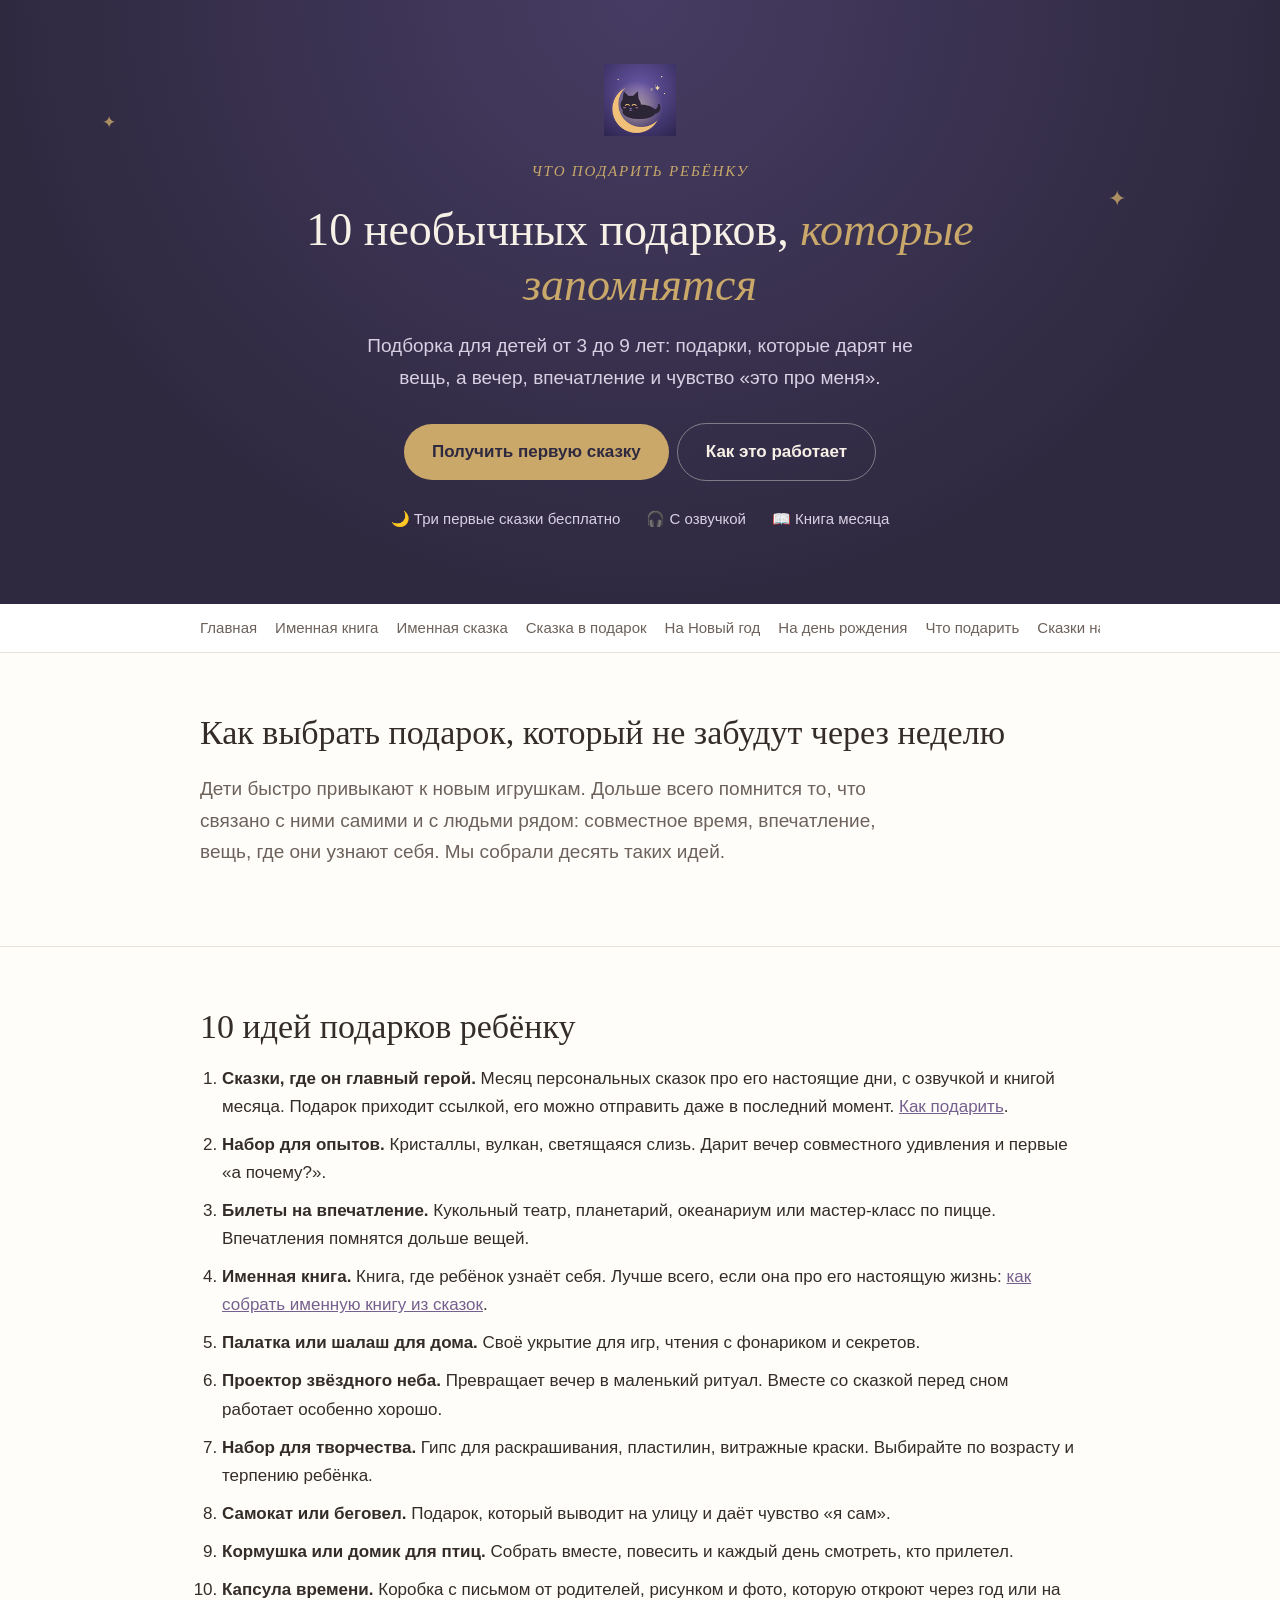
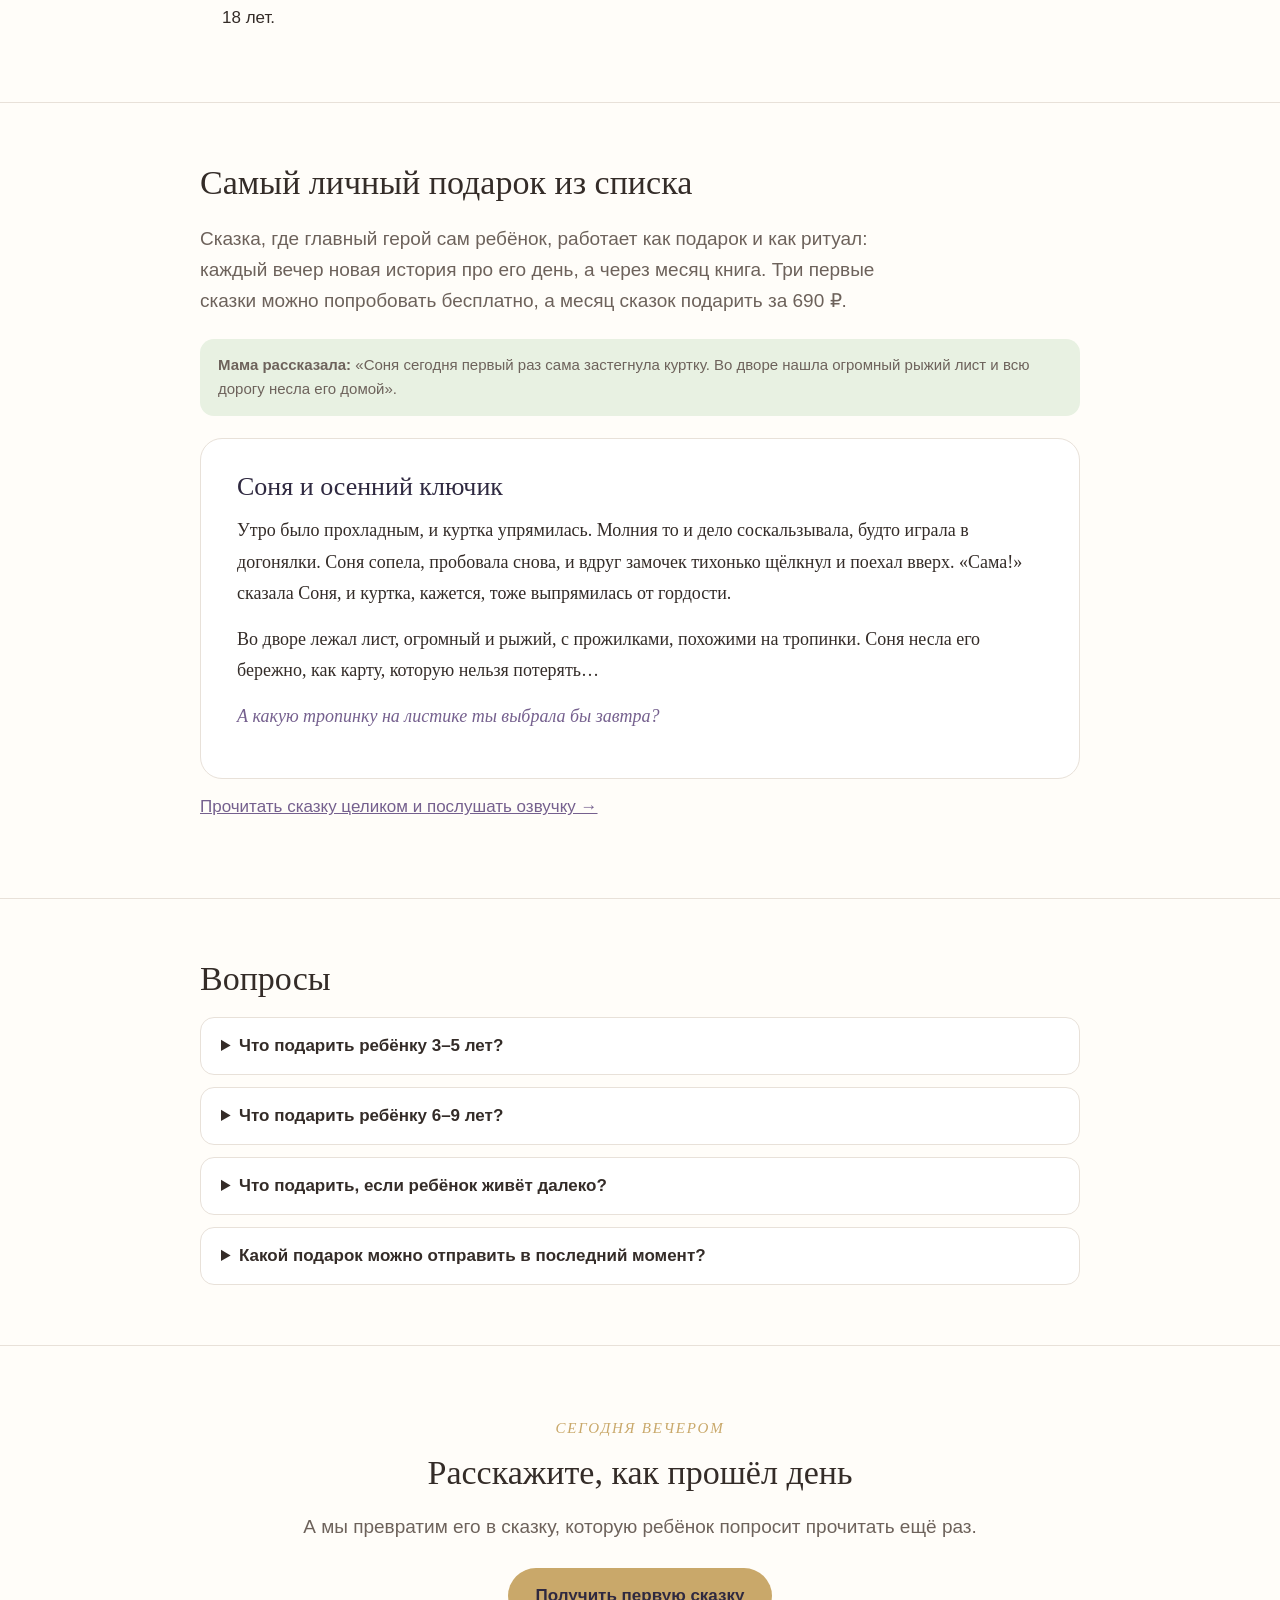
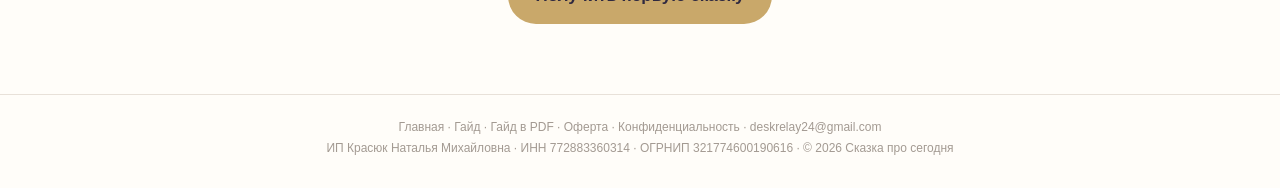
==== chto-podarit-rebenku.html @ b38fa666 "Сайт: новая главная, гайд и PDF, SEO-страницы, sitemap" ====
<!doctype html>
<html lang="ru">
<head>
<meta charset="utf-8">
<meta name="viewport" content="width=device-width, initial-scale=1">
<title>Что подарить ребёнку: 10 необычных подарков, которые запомнятся</title>
<meta name="description" content="Что подарить ребёнку на день рождения и Новый год: 10 необычных идей подарков для детей от 3 до 9 лет, от впечатлений до именных сказок. Советы, как выбрать.">
<link rel="canonical" href="http://skazkasegodnya.ru/chto-podarit-rebenku.html">
<link rel="icon" type="image/png" sizes="32x32" href="favicon-32.png"><link rel="apple-touch-icon" href="apple-touch-icon.png">
<meta property="og:type" content="website"><meta property="og:locale" content="ru_RU"><meta property="og:site_name" content="Сказка про сегодня"><meta property="og:title" content="Что подарить ребёнку: 10 необычных подарков, которые запомнятся"><meta property="og:description" content="Что подарить ребёнку на день рождения и Новый год: 10 необычных идей подарков для детей от 3 до 9 лет, от впечатлений до именных сказок. Советы, как выбрать."><meta property="og:url" content="http://skazkasegodnya.ru/chto-podarit-rebenku.html"><meta property="og:image" content="http://skazkasegodnya.ru/og.png">
<script type="application/ld+json">{"@context": "https://schema.org", "@type": "Organization", "name": "Сказка про сегодня", "url": "http://skazkasegodnya.ru/", "logo": "http://skazkasegodnya.ru/icon-128.png", "email": "deskrelay24@gmail.com", "sameAs": ["https://t.me/Skazka_segodnya_bot"]}</script><script type="application/ld+json">{"@context": "https://schema.org", "@type": "Product", "name": "Сказка про сегодня: персональная сказка для ребёнка", "description": "Персональная вечерняя сказка, где главный герой ваш ребёнок: с его именем, друзьями и событиями дня. Озвучка и книга месяца.", "brand": {"@type": "Brand", "name": "Сказка про сегодня"}, "image": "http://skazkasegodnya.ru/og.png", "offers": {"@type": "Offer", "price": "690", "priceCurrency": "RUB", "availability": "https://schema.org/InStock", "url": "http://skazkasegodnya.ru/#prices"}}</script><script type="application/ld+json">{"@context": "https://schema.org", "@type": "BreadcrumbList", "itemListElement": [{"@type": "ListItem", "position": 1, "name": "Главная", "item": "http://skazkasegodnya.ru/"}, {"@type": "ListItem", "position": 2, "name": "Что подарить ребёнку", "item": "http://skazkasegodnya.ru/chto-podarit-rebenku.html"}]}</script><script type="application/ld+json">{"@context": "https://schema.org", "@type": "FAQPage", "mainEntity": [{"@type": "Question", "name": "Что подарить ребёнку 3–5 лет?", "acceptedAnswer": {"@type": "Answer", "text": "Подарки, которые развивают воображение и дают время с родителями: сказки про него самого, палатку для игр, проектор звёзд, наборы для творчества."}}, {"@type": "Question", "name": "Что подарить ребёнку 6–9 лет?", "acceptedAnswer": {"@type": "Answer", "text": "Наборы для опытов, впечатления, самокат, капсулу времени и именную книгу сказок про его жизнь."}}, {"@type": "Question", "name": "Что подарить, если ребёнок живёт далеко?", "acceptedAnswer": {"@type": "Answer", "text": "Подарок, который приходит ссылкой: например, месяц сказок, где он главный герой. Его можно отправить в любой момент."}}, {"@type": "Question", "name": "Какой подарок можно отправить в последний момент?", "acceptedAnswer": {"@type": "Answer", "text": "Электронный: месяц сказок приходит ссылкой сразу после оплаты."}}]}</script>
<style>
:root{--ink:#342c28;--muted:#6d625b;--line:#e8e1d9;--paper:#fffdf9;--night:#2f2940;--night2:#463c63;--purple:#75608e;--gold:#c9a86a;--cream:#f6f0e6;--lilac:#efe9f6;--mint:#e8f1e2}
*{box-sizing:border-box}
html{scroll-behavior:smooth}
body{margin:0;background:var(--paper);color:var(--ink);font:17px/1.65 -apple-system,BlinkMacSystemFont,'Segoe UI',sans-serif}
h1,h2,h3,.serif{font-family:Georgia,'Times New Roman',serif;font-weight:normal;line-height:1.2;margin:0 0 .5em}
a{color:var(--purple)}
.wrap{max-width:920px;margin:0 auto;padding:0 20px}
header{background:radial-gradient(ellipse at 50% 0%,var(--night2) 0%,var(--night) 70%);color:var(--cream);padding:64px 0 72px;text-align:center;position:relative;overflow:hidden}
header .star{position:absolute;color:var(--gold);opacity:.8}
.kicker{font-family:Georgia,serif;font-style:italic;letter-spacing:.12em;text-transform:uppercase;color:var(--gold);font-size:15px}
header h1{font-size:46px;margin:18px auto 18px;max-width:700px}
header h1 i{color:var(--gold)}
header p{max-width:600px;margin:0 auto 30px;color:#d9d0e4;font-size:19px}
.btn{display:inline-block;background:var(--gold);color:var(--night);text-decoration:none;padding:14px 28px;border-radius:40px;font-weight:600}
.btn.ghost{background:transparent;color:var(--cream);border:1px solid rgba(246,240,230,.4);margin-left:8px}
nav.toc{background:white;border-bottom:1px solid var(--line);position:sticky;top:0;z-index:5}
nav.toc .wrap{display:flex;gap:18px;overflow-x:auto;padding-top:12px;padding-bottom:12px;font-size:15px;white-space:nowrap}
nav.toc a{text-decoration:none;color:var(--muted)}
nav.toc a:hover{color:var(--purple)}
section{padding:60px 0;border-bottom:1px solid var(--line)}
h2{font-size:34px}
h2 .n{color:var(--gold);font-style:italic;margin-right:10px}
.lead{font-size:19px;color:var(--muted);max-width:680px}
.quote{font-family:Georgia,serif;font-style:italic;font-size:22px;line-height:1.5;color:var(--night);border-left:3px solid var(--gold);padding:4px 0 4px 22px;margin:28px 0}
.grid{display:grid;grid-template-columns:1fr 1fr;gap:36px;align-items:start;margin-top:26px}
.grid3{display:grid;grid-template-columns:repeat(3,1fr);gap:18px;margin-top:26px}
.card{background:white;border:1px solid var(--line);border-radius:18px;padding:22px}
.card h3{font-size:20px}
.card p{margin:0;color:var(--muted)}
.icon{font-size:26px;display:block;margin-bottom:8px}
.tip{background:var(--lilac);border-radius:16px;padding:18px 20px;margin-top:18px;font-size:16px}
.tip b{color:var(--night)}
ol.steps{padding-left:22px;margin:10px 0 0}
ol.steps li{margin-bottom:10px}
/* телефон */
.phone{background:var(--cream);border-radius:34px;padding:16px;border:8px solid var(--night);box-shadow:0 18px 50px rgba(47,41,64,.18);max-width:360px;margin:0 auto}
.ph-head{display:flex;align-items:center;gap:10px;padding:2px 4px 12px;border-bottom:1px solid var(--line)}
.ph-head img{width:38px;height:38px;border-radius:50%}
.ph-head b{font-family:Georgia,serif;font-weight:normal;font-size:16px;display:block;line-height:1.2}
.ph-head span{font-size:12px;color:var(--muted)}
.msg{margin-top:12px;padding:11px 14px;border-radius:16px;font-size:14.5px;line-height:1.45}
.bot{background:white;margin-right:28px;border-top-left-radius:6px}
.me{background:var(--mint);margin-left:40px;border-top-right-radius:6px}
.bot b{font-family:Georgia,serif;font-weight:normal;font-size:16px;color:var(--night);display:block;margin-bottom:4px}
.bot i{color:var(--muted)}
.btns{display:grid;gap:6px;margin-top:8px}
.btns span{background:rgba(117,96,142,.12);color:var(--night);border-radius:10px;padding:8px 10px;font-size:13.5px;text-align:center}
.btns.two{grid-template-columns:1fr 1fr}
.voice{display:flex;align-items:center;gap:8px;font-size:12px;color:var(--muted)}
.voice i{width:28px;height:28px;border-radius:50%;background:var(--purple);flex:none;position:relative}
.voice i:after{content:"";position:absolute;left:11px;top:8px;border-left:9px solid #fff;border-top:6px solid transparent;border-bottom:6px solid transparent}
.voice em{flex:1;height:14px;background:repeating-linear-gradient(90deg,#c9bedc 0 2px,transparent 2px 5px)}
.cover{height:120px;border-radius:12px;background:radial-gradient(circle at 75% 30%,#f6e3b0 0 14px,transparent 15px),linear-gradient(160deg,#5b4a9e,#2f2940);margin-bottom:8px;position:relative}
.cover:after{content:"✦  ✦     ✦";position:absolute;left:16px;top:18px;color:var(--gold);font-size:12px;letter-spacing:4px}
/* пример сказки */
.story{background:white;border:1px solid var(--line);border-radius:22px;padding:32px 36px;margin-top:22px}
.story h3{font-size:26px;color:var(--night)}
.story p{font-family:Georgia,serif;font-size:18px;line-height:1.75;margin:0 0 14px}
.story .ask{font-style:italic;color:var(--purple)}
.from{font-size:15px;color:var(--muted);background:var(--mint);border-radius:14px;padding:14px 18px;margin-top:22px}
/* ритуал */
.night{background:var(--night);color:var(--cream)}
.night h2,.night h3{color:var(--cream)}
.night .lead{color:#d9d0e4}
.night .card{background:rgba(255,255,255,.06);border-color:rgba(255,255,255,.12)}
.night .card p{color:#d9d0e4}
.time{font-family:Georgia,serif;color:var(--gold);font-size:22px}
.plans{display:grid;grid-template-columns:repeat(3,1fr);gap:18px;margin-top:22px}
.price{font-family:Georgia,serif;font-size:32px;margin:4px 0 10px}
.plans .main{border:2px solid var(--purple)}
ul{padding-left:20px;margin:0;color:var(--muted)}
details{border:1px solid var(--line);border-radius:14px;background:white;padding:14px 20px;margin-top:12px}
summary{cursor:pointer;font-weight:600}
details p{margin:10px 0 0;color:var(--muted)}
.final{text-align:center;padding:70px 0}
footer{padding:36px 0 56px;color:var(--muted);font-size:15px;text-align:center}
.listen{display:flex;align-items:center;gap:18px;flex-wrap:wrap;background:var(--night);color:var(--cream);border-radius:18px;padding:18px 22px;margin-top:22px}
.listen b{font-family:Georgia,serif;font-weight:normal;font-size:19px;display:block}
.listen span{font-size:14px;color:#d9d0e4}
.listen audio{flex:1;min-width:240px}
.ideas{columns:2;column-gap:28px;margin-top:16px;padding-left:20px;color:var(--muted)}
.ideas li{margin-bottom:8px;break-inside:avoid}
.offer{font-size:15px;color:var(--ink)}
.req td{padding:4px 16px 4px 0;vertical-align:top}
.trust{display:flex;gap:26px;justify-content:center;flex-wrap:wrap;margin-top:26px;color:#d9d0e4;font-size:15px}
@media (max-width:760px){.ideas{columns:1}}
footer .req{margin:0 auto;text-align:left}footer h3{text-align:center}footer{text-align:center}.listen{margin-top:12px}
@media (max-width:760px){header h1{font-size:34px}.grid,.grid3,.plans{grid-template-columns:1fr}section{padding:44px 0}h2{font-size:28px}.story{padding:22px}.btn.ghost{margin:10px 0 0}}
@media print{nav.toc{display:none}section{break-inside:avoid-page}header{padding:40px 0}}
footer.mini{padding:22px 0 30px;font-size:12px;line-height:1.7;color:#a39a92;text-align:center}footer.mini a{color:#a39a92;text-decoration:none}footer.mini a:hover{text-decoration:underline}
</style>
</head>
<body>
<header><span class="star" style="left:8%;top:18%">✦</span><span class="star" style="right:12%;top:30%;font-size:22px">✦</span><div class="wrap"><img src="icon-128.png" alt="Сказка про сегодня, логотип" width="72" height="72"><div class="kicker" style="margin-top:14px">Что подарить ребёнку</div><h1>10 необычных подарков, <i>которые запомнятся</i></h1><p>Подборка для детей от 3 до 9 лет: подарки, которые дарят не вещь, а вечер, впечатление и чувство «это про меня».</p><a class="btn" href="https://t.me/Skazka_segodnya_bot?start=p_seo_chto">Получить первую сказку</a><a class="btn ghost" href="guide.html">Как это работает</a><div class="trust"><span>🌙 Три первые сказки бесплатно</span><span>🎧 С озвучкой</span><span>📖 Книга месяца</span></div></div></header>
<nav class="toc"><div class="wrap"><a href="index.html">Главная</a><a href="imennaya-kniga.html">Именная книга</a><a href="imennaya-skazka.html">Именная сказка</a><a href="skazka-v-podarok.html">Сказка в подарок</a><a href="podarok-rebenku-na-novyj-god.html">На Новый год</a><a href="podarok-rebenku-na-den-rozhdeniya.html">На день рождения</a><a href="chto-podarit-rebenku.html">Что подарить</a><a href="skazki-na-noch-pro-rebenka.html">Сказки на ночь</a><a href="skazka-neiroset.html">Нейросетью</a><a href="guide.html">Гайд</a></div></nav><section><div class="wrap"><h2>Как выбрать подарок, который не забудут через неделю</h2><p class="lead">Дети быстро привыкают к новым игрушкам. Дольше всего помнится то, что связано с ними самими и с людьми рядом: совместное время, впечатление, вещь, где они узнают себя. Мы собрали десять таких идей.</p></div></section>
<section><div class="wrap"><h2>10 идей подарков ребёнку</h2><ol class="steps"><li><b>Сказки, где он главный герой.</b> Месяц персональных сказок про его настоящие дни, с озвучкой и книгой месяца. Подарок приходит ссылкой, его можно отправить даже в последний момент. <a href="skazka-v-podarok.html">Как подарить</a>.</li><li><b>Набор для опытов.</b> Кристаллы, вулкан, светящаяся слизь. Дарит вечер совместного удивления и первые «а почему?».</li><li><b>Билеты на впечатление.</b> Кукольный театр, планетарий, океанариум или мастер-класс по пицце. Впечатления помнятся дольше вещей.</li><li><b>Именная книга.</b> Книга, где ребёнок узнаёт себя. Лучше всего, если она про его настоящую жизнь: <a href="imennaya-kniga.html">как собрать именную книгу из сказок</a>.</li><li><b>Палатка или шалаш для дома.</b> Своё укрытие для игр, чтения с фонариком и секретов.</li><li><b>Проектор звёздного неба.</b> Превращает вечер в маленький ритуал. Вместе со сказкой перед сном работает особенно хорошо.</li><li><b>Набор для творчества.</b> Гипс для раскрашивания, пластилин, витражные краски. Выбирайте по возрасту и терпению ребёнка.</li><li><b>Самокат или беговел.</b> Подарок, который выводит на улицу и даёт чувство «я сам».</li><li><b>Кормушка или домик для птиц.</b> Собрать вместе, повесить и каждый день смотреть, кто прилетел.</li><li><b>Капсула времени.</b> Коробка с письмом от родителей, рисунком и фото, которую откроют через год или на 18 лет.</li></ol></div></section>
<section><div class="wrap"><h2>Самый личный подарок из списка</h2><p class="lead">Сказка, где главный герой сам ребёнок, работает как подарок и как ритуал: каждый вечер новая история про его день, а через месяц книга. Три первые сказки можно попробовать бесплатно, а месяц сказок подарить за 690 ₽.</p><div class="from"><b>Мама рассказала:</b> «Соня сегодня первый раз сама застегнула куртку. Во дворе нашла огромный рыжий лист и всю дорогу несла его домой».</div><div class="story"><h3>Соня и осенний ключик</h3><p>Утро было прохладным, и куртка упрямилась. Молния то и дело соскальзывала, будто играла в догонялки. Соня сопела, пробовала снова, и вдруг замочек тихонько щёлкнул и поехал вверх. «Сама!» сказала Соня, и куртка, кажется, тоже выпрямилась от гордости.</p><p>Во дворе лежал лист, огромный и рыжий, с прожилками, похожими на тропинки. Соня несла его бережно, как карту, которую нельзя потерять…</p><p class="ask">А какую тропинку на листике ты выбрала бы завтра?</p></div><p style="margin-top:14px"><a href="index.html#example">Прочитать сказку целиком и послушать озвучку →</a></p></div></section>
<section id="faq"><div class="wrap"><h2>Вопросы</h2><details><summary>Что подарить ребёнку 3–5 лет?</summary><p>Подарки, которые развивают воображение и дают время с родителями: сказки про него самого, палатку для игр, проектор звёзд, наборы для творчества.</p></details><details><summary>Что подарить ребёнку 6–9 лет?</summary><p>Наборы для опытов, впечатления, самокат, капсулу времени и именную книгу сказок про его жизнь.</p></details><details><summary>Что подарить, если ребёнок живёт далеко?</summary><p>Подарок, который приходит ссылкой: например, месяц сказок, где он главный герой. Его можно отправить в любой момент.</p></details><details><summary>Какой подарок можно отправить в последний момент?</summary><p>Электронный: месяц сказок приходит ссылкой сразу после оплаты.</p></details></div></section>
<section class="final"><div class="wrap"><div class="kicker">Сегодня вечером</div><h2 style="margin-top:12px">Расскажите, как прошёл день</h2><p class="lead" style="margin:0 auto 26px">А мы превратим его в сказку, которую ребёнок попросит прочитать ещё раз.</p><a class="btn" href="https://t.me/Skazka_segodnya_bot?start=p_seo_chto">Получить первую сказку</a></div></section>
<footer class="mini"><div class="wrap"><a href="index.html">Главная</a> · <a href="guide.html">Гайд</a> · <a href="guide.pdf">Гайд в PDF</a> · <a href="index.html#offer">Оферта</a> · <a href="privacy.html">Конфиденциальность</a> · <a href="mailto:deskrelay24@gmail.com">deskrelay24@gmail.com</a><br>ИП Красюк Наталья Михайловна · ИНН 772883360314 · ОГРНИП 321774600190616 · © 2026 Сказка про сегодня</div></footer>
</body>
</html>
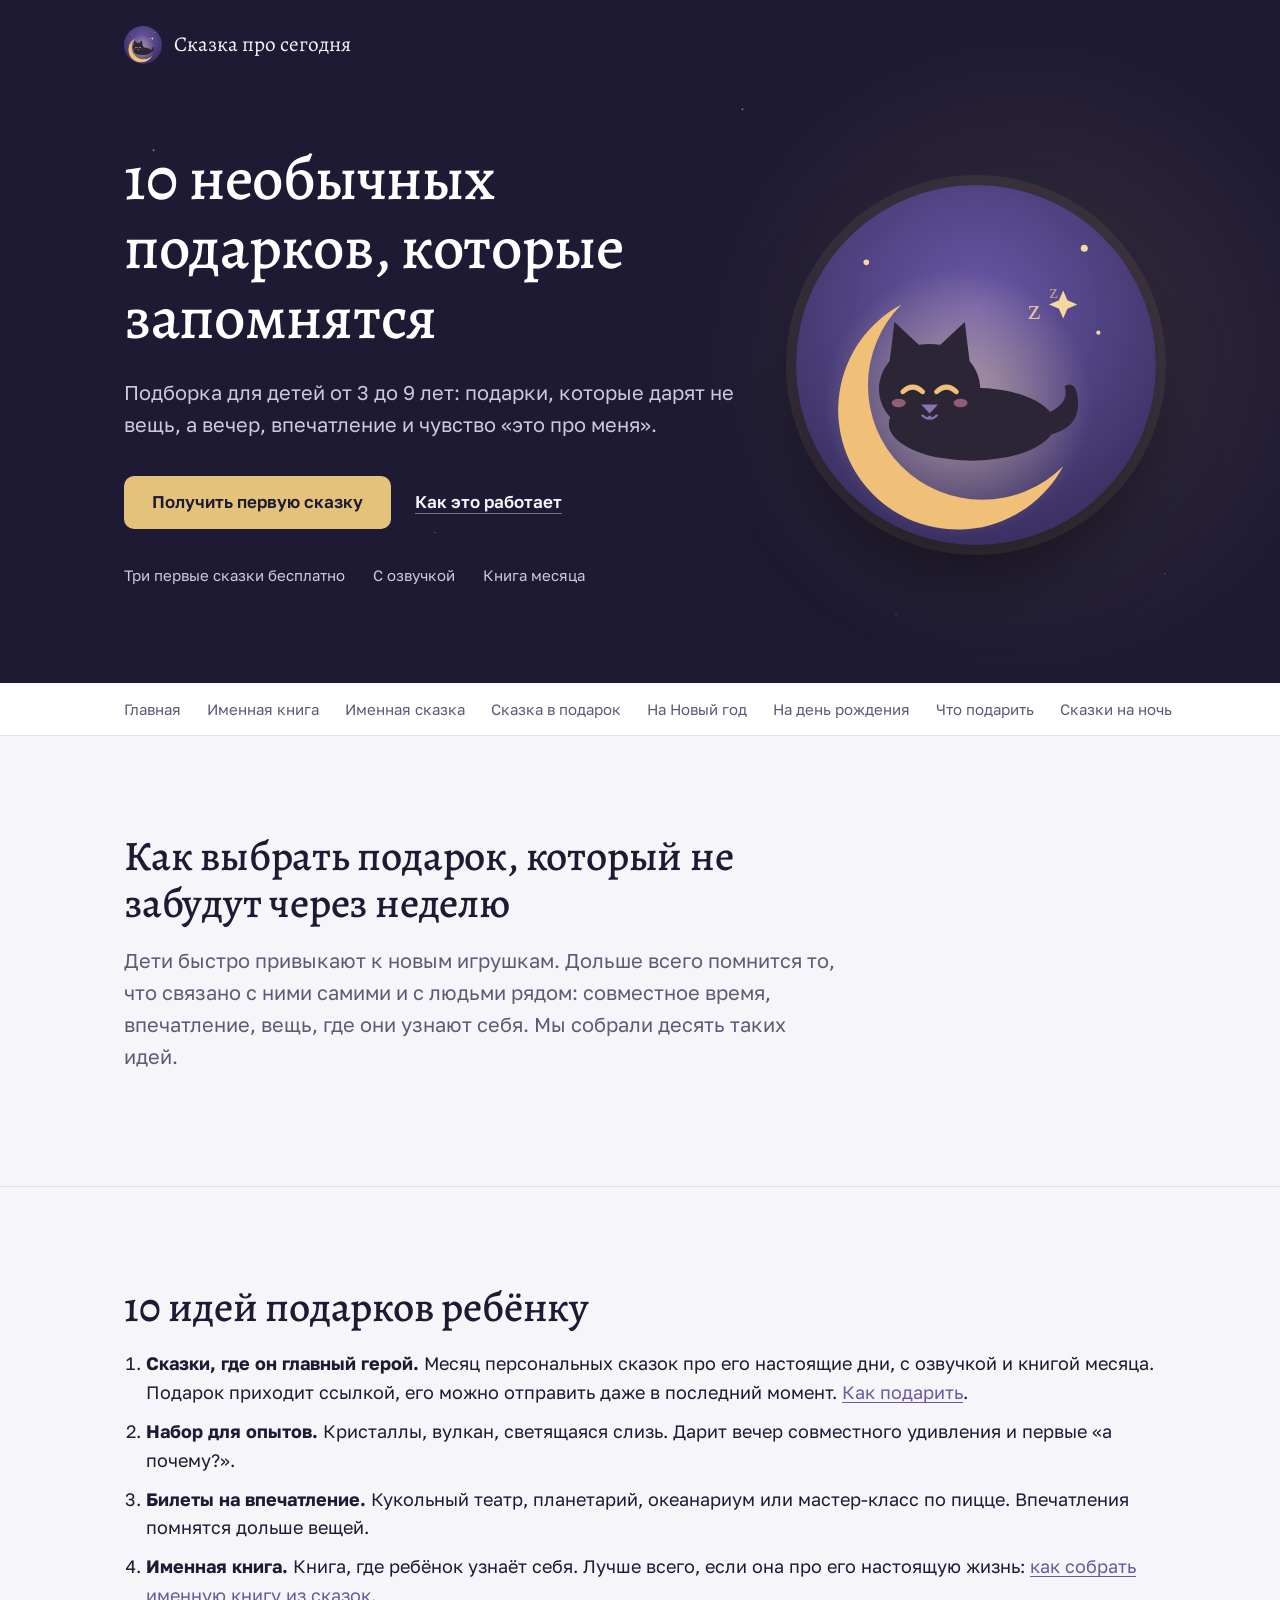
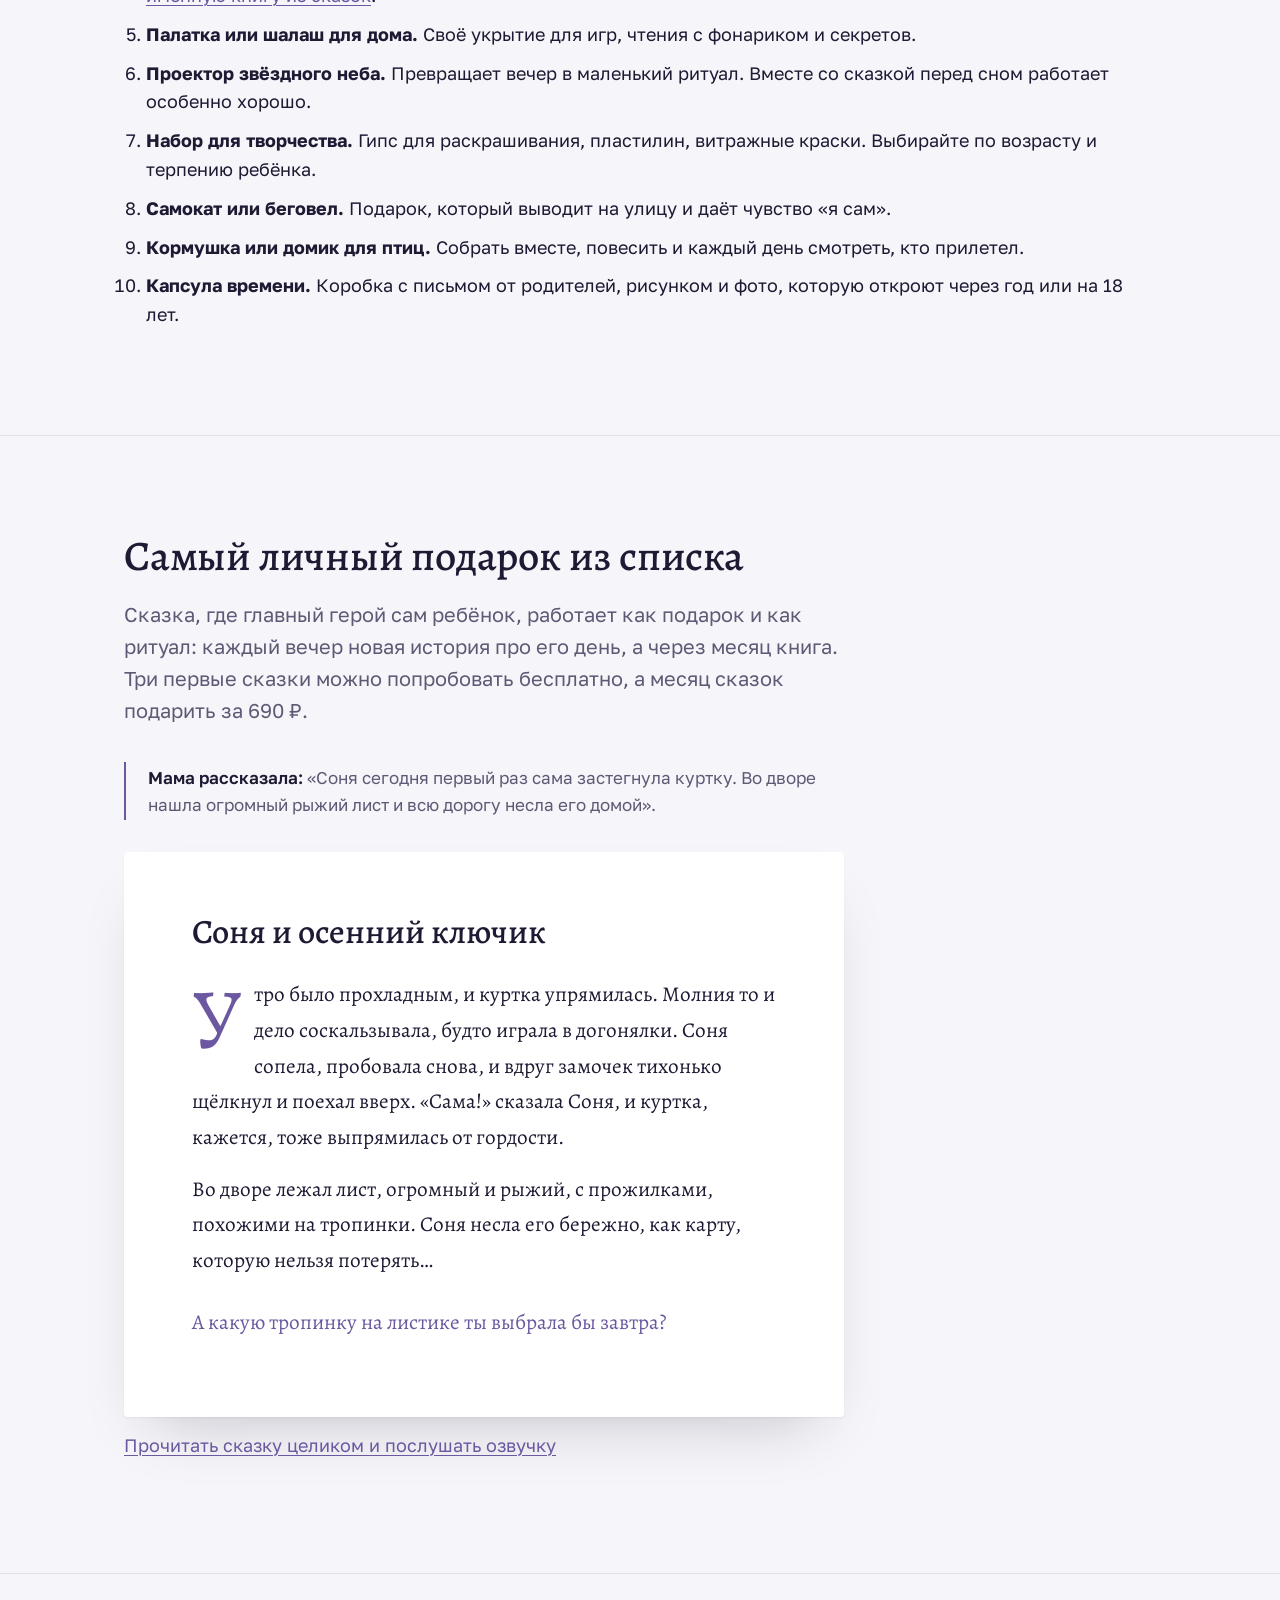
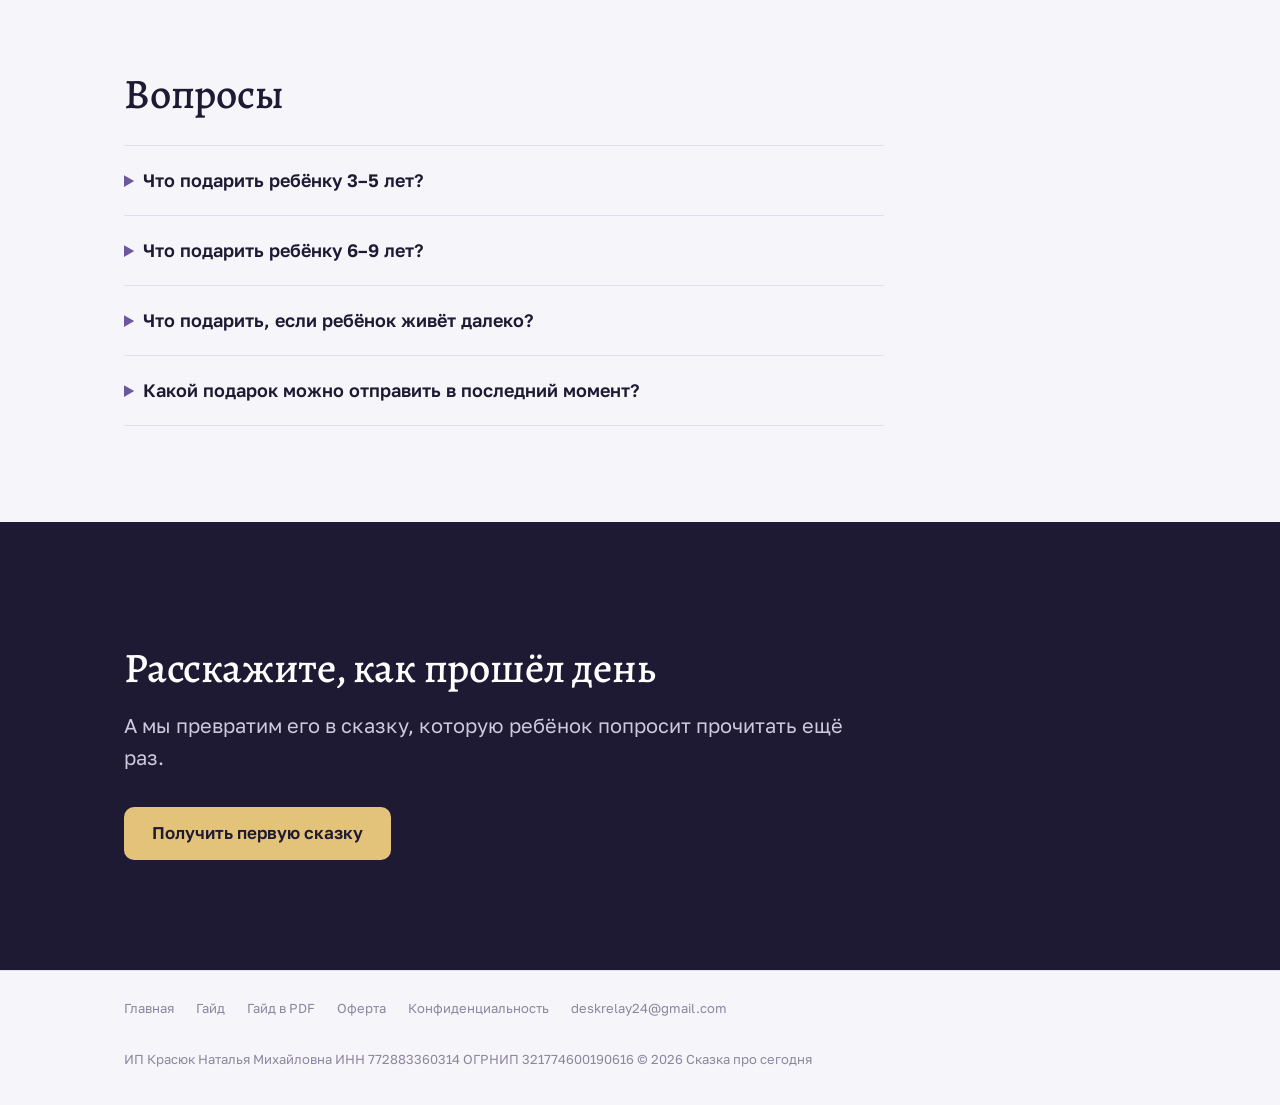
==== commit 87de2dee: "Сайт: обновление 11.10 23:41" ====
--- a/chto-podarit-rebenku.html
+++ b/chto-podarit-rebenku.html
@@ -5,110 +5,39 @@
 <meta name="viewport" content="width=device-width, initial-scale=1">
 <title>Что подарить ребёнку: 10 необычных подарков, которые запомнятся</title>
 <meta name="description" content="Что подарить ребёнку на день рождения и Новый год: 10 необычных идей подарков для детей от 3 до 9 лет, от впечатлений до именных сказок. Советы, как выбрать.">
-<link rel="canonical" href="http://skazkasegodnya.ru/chto-podarit-rebenku.html">
+<link rel="canonical" href="https://skazkasegodnya.ru/chto-podarit-rebenku.html">
 <link rel="icon" type="image/png" sizes="32x32" href="favicon-32.png"><link rel="apple-touch-icon" href="apple-touch-icon.png">
-<meta property="og:type" content="website"><meta property="og:locale" content="ru_RU"><meta property="og:site_name" content="Сказка про сегодня"><meta property="og:title" content="Что подарить ребёнку: 10 необычных подарков, которые запомнятся"><meta property="og:description" content="Что подарить ребёнку на день рождения и Новый год: 10 необычных идей подарков для детей от 3 до 9 лет, от впечатлений до именных сказок. Советы, как выбрать."><meta property="og:url" content="http://skazkasegodnya.ru/chto-podarit-rebenku.html"><meta property="og:image" content="http://skazkasegodnya.ru/og.png">
-<script type="application/ld+json">{"@context": "https://schema.org", "@type": "Organization", "name": "Сказка про сегодня", "url": "http://skazkasegodnya.ru/", "logo": "http://skazkasegodnya.ru/icon-128.png", "email": "deskrelay24@gmail.com", "sameAs": ["https://t.me/Skazka_segodnya_bot"]}</script><script type="application/ld+json">{"@context": "https://schema.org", "@type": "Product", "name": "Сказка про сегодня: персональная сказка для ребёнка", "description": "Персональная вечерняя сказка, где главный герой ваш ребёнок: с его именем, друзьями и событиями дня. Озвучка и книга месяца.", "brand": {"@type": "Brand", "name": "Сказка про сегодня"}, "image": "http://skazkasegodnya.ru/og.png", "offers": {"@type": "Offer", "price": "690", "priceCurrency": "RUB", "availability": "https://schema.org/InStock", "url": "http://skazkasegodnya.ru/#prices"}}</script><script type="application/ld+json">{"@context": "https://schema.org", "@type": "BreadcrumbList", "itemListElement": [{"@type": "ListItem", "position": 1, "name": "Главная", "item": "http://skazkasegodnya.ru/"}, {"@type": "ListItem", "position": 2, "name": "Что подарить ребёнку", "item": "http://skazkasegodnya.ru/chto-podarit-rebenku.html"}]}</script><script type="application/ld+json">{"@context": "https://schema.org", "@type": "FAQPage", "mainEntity": [{"@type": "Question", "name": "Что подарить ребёнку 3–5 лет?", "acceptedAnswer": {"@type": "Answer", "text": "Подарки, которые развивают воображение и дают время с родителями: сказки про него самого, палатку для игр, проектор звёзд, наборы для творчества."}}, {"@type": "Question", "name": "Что подарить ребёнку 6–9 лет?", "acceptedAnswer": {"@type": "Answer", "text": "Наборы для опытов, впечатления, самокат, капсулу времени и именную книгу сказок про его жизнь."}}, {"@type": "Question", "name": "Что подарить, если ребёнок живёт далеко?", "acceptedAnswer": {"@type": "Answer", "text": "Подарок, который приходит ссылкой: например, месяц сказок, где он главный герой. Его можно отправить в любой момент."}}, {"@type": "Question", "name": "Какой подарок можно отправить в последний момент?", "acceptedAnswer": {"@type": "Answer", "text": "Электронный: месяц сказок приходит ссылкой сразу после оплаты."}}]}</script>
-<style>
-:root{--ink:#342c28;--muted:#6d625b;--line:#e8e1d9;--paper:#fffdf9;--night:#2f2940;--night2:#463c63;--purple:#75608e;--gold:#c9a86a;--cream:#f6f0e6;--lilac:#efe9f6;--mint:#e8f1e2}
-*{box-sizing:border-box}
-html{scroll-behavior:smooth}
-body{margin:0;background:var(--paper);color:var(--ink);font:17px/1.65 -apple-system,BlinkMacSystemFont,'Segoe UI',sans-serif}
-h1,h2,h3,.serif{font-family:Georgia,'Times New Roman',serif;font-weight:normal;line-height:1.2;margin:0 0 .5em}
-a{color:var(--purple)}
-.wrap{max-width:920px;margin:0 auto;padding:0 20px}
-header{background:radial-gradient(ellipse at 50% 0%,var(--night2) 0%,var(--night) 70%);color:var(--cream);padding:64px 0 72px;text-align:center;position:relative;overflow:hidden}
-header .star{position:absolute;color:var(--gold);opacity:.8}
-.kicker{font-family:Georgia,serif;font-style:italic;letter-spacing:.12em;text-transform:uppercase;color:var(--gold);font-size:15px}
-header h1{font-size:46px;margin:18px auto 18px;max-width:700px}
-header h1 i{color:var(--gold)}
-header p{max-width:600px;margin:0 auto 30px;color:#d9d0e4;font-size:19px}
-.btn{display:inline-block;background:var(--gold);color:var(--night);text-decoration:none;padding:14px 28px;border-radius:40px;font-weight:600}
-.btn.ghost{background:transparent;color:var(--cream);border:1px solid rgba(246,240,230,.4);margin-left:8px}
-nav.toc{background:white;border-bottom:1px solid var(--line);position:sticky;top:0;z-index:5}
-nav.toc .wrap{display:flex;gap:18px;overflow-x:auto;padding-top:12px;padding-bottom:12px;font-size:15px;white-space:nowrap}
-nav.toc a{text-decoration:none;color:var(--muted)}
-nav.toc a:hover{color:var(--purple)}
-section{padding:60px 0;border-bottom:1px solid var(--line)}
-h2{font-size:34px}
-h2 .n{color:var(--gold);font-style:italic;margin-right:10px}
-.lead{font-size:19px;color:var(--muted);max-width:680px}
-.quote{font-family:Georgia,serif;font-style:italic;font-size:22px;line-height:1.5;color:var(--night);border-left:3px solid var(--gold);padding:4px 0 4px 22px;margin:28px 0}
-.grid{display:grid;grid-template-columns:1fr 1fr;gap:36px;align-items:start;margin-top:26px}
-.grid3{display:grid;grid-template-columns:repeat(3,1fr);gap:18px;margin-top:26px}
-.card{background:white;border:1px solid var(--line);border-radius:18px;padding:22px}
-.card h3{font-size:20px}
-.card p{margin:0;color:var(--muted)}
-.icon{font-size:26px;display:block;margin-bottom:8px}
-.tip{background:var(--lilac);border-radius:16px;padding:18px 20px;margin-top:18px;font-size:16px}
-.tip b{color:var(--night)}
-ol.steps{padding-left:22px;margin:10px 0 0}
-ol.steps li{margin-bottom:10px}
-/* телефон */
-.phone{background:var(--cream);border-radius:34px;padding:16px;border:8px solid var(--night);box-shadow:0 18px 50px rgba(47,41,64,.18);max-width:360px;margin:0 auto}
-.ph-head{display:flex;align-items:center;gap:10px;padding:2px 4px 12px;border-bottom:1px solid var(--line)}
-.ph-head img{width:38px;height:38px;border-radius:50%}
-.ph-head b{font-family:Georgia,serif;font-weight:normal;font-size:16px;display:block;line-height:1.2}
-.ph-head span{font-size:12px;color:var(--muted)}
-.msg{margin-top:12px;padding:11px 14px;border-radius:16px;font-size:14.5px;line-height:1.45}
-.bot{background:white;margin-right:28px;border-top-left-radius:6px}
-.me{background:var(--mint);margin-left:40px;border-top-right-radius:6px}
-.bot b{font-family:Georgia,serif;font-weight:normal;font-size:16px;color:var(--night);display:block;margin-bottom:4px}
-.bot i{color:var(--muted)}
-.btns{display:grid;gap:6px;margin-top:8px}
-.btns span{background:rgba(117,96,142,.12);color:var(--night);border-radius:10px;padding:8px 10px;font-size:13.5px;text-align:center}
-.btns.two{grid-template-columns:1fr 1fr}
-.voice{display:flex;align-items:center;gap:8px;font-size:12px;color:var(--muted)}
-.voice i{width:28px;height:28px;border-radius:50%;background:var(--purple);flex:none;position:relative}
-.voice i:after{content:"";position:absolute;left:11px;top:8px;border-left:9px solid #fff;border-top:6px solid transparent;border-bottom:6px solid transparent}
-.voice em{flex:1;height:14px;background:repeating-linear-gradient(90deg,#c9bedc 0 2px,transparent 2px 5px)}
-.cover{height:120px;border-radius:12px;background:radial-gradient(circle at 75% 30%,#f6e3b0 0 14px,transparent 15px),linear-gradient(160deg,#5b4a9e,#2f2940);margin-bottom:8px;position:relative}
-.cover:after{content:"✦  ✦     ✦";position:absolute;left:16px;top:18px;color:var(--gold);font-size:12px;letter-spacing:4px}
-/* пример сказки */
-.story{background:white;border:1px solid var(--line);border-radius:22px;padding:32px 36px;margin-top:22px}
-.story h3{font-size:26px;color:var(--night)}
-.story p{font-family:Georgia,serif;font-size:18px;line-height:1.75;margin:0 0 14px}
-.story .ask{font-style:italic;color:var(--purple)}
-.from{font-size:15px;color:var(--muted);background:var(--mint);border-radius:14px;padding:14px 18px;margin-top:22px}
-/* ритуал */
-.night{background:var(--night);color:var(--cream)}
-.night h2,.night h3{color:var(--cream)}
-.night .lead{color:#d9d0e4}
-.night .card{background:rgba(255,255,255,.06);border-color:rgba(255,255,255,.12)}
-.night .card p{color:#d9d0e4}
-.time{font-family:Georgia,serif;color:var(--gold);font-size:22px}
-.plans{display:grid;grid-template-columns:repeat(3,1fr);gap:18px;margin-top:22px}
-.price{font-family:Georgia,serif;font-size:32px;margin:4px 0 10px}
-.plans .main{border:2px solid var(--purple)}
-ul{padding-left:20px;margin:0;color:var(--muted)}
-details{border:1px solid var(--line);border-radius:14px;background:white;padding:14px 20px;margin-top:12px}
-summary{cursor:pointer;font-weight:600}
-details p{margin:10px 0 0;color:var(--muted)}
-.final{text-align:center;padding:70px 0}
-footer{padding:36px 0 56px;color:var(--muted);font-size:15px;text-align:center}
-.listen{display:flex;align-items:center;gap:18px;flex-wrap:wrap;background:var(--night);color:var(--cream);border-radius:18px;padding:18px 22px;margin-top:22px}
-.listen b{font-family:Georgia,serif;font-weight:normal;font-size:19px;display:block}
-.listen span{font-size:14px;color:#d9d0e4}
-.listen audio{flex:1;min-width:240px}
-.ideas{columns:2;column-gap:28px;margin-top:16px;padding-left:20px;color:var(--muted)}
-.ideas li{margin-bottom:8px;break-inside:avoid}
-.offer{font-size:15px;color:var(--ink)}
-.req td{padding:4px 16px 4px 0;vertical-align:top}
-.trust{display:flex;gap:26px;justify-content:center;flex-wrap:wrap;margin-top:26px;color:#d9d0e4;font-size:15px}
-@media (max-width:760px){.ideas{columns:1}}
-footer .req{margin:0 auto;text-align:left}footer h3{text-align:center}footer{text-align:center}.listen{margin-top:12px}
-@media (max-width:760px){header h1{font-size:34px}.grid,.grid3,.plans{grid-template-columns:1fr}section{padding:44px 0}h2{font-size:28px}.story{padding:22px}.btn.ghost{margin:10px 0 0}}
-@media print{nav.toc{display:none}section{break-inside:avoid-page}header{padding:40px 0}}
-footer.mini{padding:22px 0 30px;font-size:12px;line-height:1.7;color:#a39a92;text-align:center}footer.mini a{color:#a39a92;text-decoration:none}footer.mini a:hover{text-decoration:underline}
-</style>
+<meta property="og:type" content="website"><meta property="og:locale" content="ru_RU"><meta property="og:site_name" content="Сказка про сегодня"><meta property="og:title" content="Что подарить ребёнку: 10 необычных подарков, которые запомнятся"><meta property="og:description" content="Что подарить ребёнку на день рождения и Новый год: 10 необычных идей подарков для детей от 3 до 9 лет, от впечатлений до именных сказок. Советы, как выбрать."><meta property="og:url" content="https://skazkasegodnya.ru/chto-podarit-rebenku.html"><meta property="og:image" content="https://skazkasegodnya.ru/og.png">
+<script type="application/ld+json">{"@context": "https://schema.org", "@type": "Organization", "name": "Сказка про сегодня", "url": "https://skazkasegodnya.ru/", "logo": "https://skazkasegodnya.ru/icon-128.png", "email": "deskrelay24@gmail.com", "sameAs": ["https://t.me/Skazka_segodnya_bot"]}</script><script type="application/ld+json">{"@context": "https://schema.org", "@type": "Product", "name": "Сказка про сегодня: персональная сказка для ребёнка", "description": "Персональная вечерняя сказка, где главный герой ваш ребёнок: с его именем, друзьями и событиями дня. Озвучка и книга месяца.", "brand": {"@type": "Brand", "name": "Сказка про сегодня"}, "image": "https://skazkasegodnya.ru/og.png", "offers": {"@type": "Offer", "price": "690", "priceCurrency": "RUB", "availability": "https://schema.org/InStock", "url": "https://skazkasegodnya.ru/#prices"}}</script><script type="application/ld+json">{"@context": "https://schema.org", "@type": "BreadcrumbList", "itemListElement": [{"@type": "ListItem", "position": 1, "name": "Главная", "item": "https://skazkasegodnya.ru/"}, {"@type": "ListItem", "position": 2, "name": "Что подарить ребёнку", "item": "https://skazkasegodnya.ru/chto-podarit-rebenku.html"}]}</script><script type="application/ld+json">{"@context": "https://schema.org", "@type": "FAQPage", "mainEntity": [{"@type": "Question", "name": "Что подарить ребёнку 3–5 лет?", "acceptedAnswer": {"@type": "Answer", "text": "Подарки, которые развивают воображение и дают время с родителями: сказки про него самого, палатку для игр, проектор звёзд, наборы для творчества."}}, {"@type": "Question", "name": "Что подарить ребёнку 6–9 лет?", "acceptedAnswer": {"@type": "Answer", "text": "Наборы для опытов, впечатления, самокат, капсулу времени и именную книгу сказок про его жизнь."}}, {"@type": "Question", "name": "Что подарить, если ребёнок живёт далеко?", "acceptedAnswer": {"@type": "Answer", "text": "Подарок, который приходит ссылкой: например, месяц сказок, где он главный герой. Его можно отправить в любой момент."}}, {"@type": "Question", "name": "Какой подарок можно отправить в последний момент?", "acceptedAnswer": {"@type": "Answer", "text": "Электронный: месяц сказок приходит ссылкой сразу после оплаты."}}]}</script>
+<link rel="preconnect" href="https://fonts.googleapis.com"><link rel="preconnect" href="https://fonts.gstatic.com" crossorigin><link href="https://fonts.googleapis.com/css2?family=Alegreya:wght@400;500;700&family=Golos+Text:wght@400;500;600&display=swap" rel="stylesheet"><link rel="stylesheet" href="style.css?v=3">
+<!-- Top.Mail.Ru counter (VK Реклама, пиксель 3801021) -->
+<script type="text/javascript">
+var _tmr = window._tmr || (window._tmr = []);
+_tmr.push({id: "3801021", type: "pageView", start: (new Date()).getTime()});
+(function (d, w, id) {
+if (d.getElementById(id)) return;
+var ts = d.createElement("script"); ts.type = "text/javascript"; ts.async = true; ts.id = id;
+ts.src = "https://top-fwz1.mail.ru/js/code.js";
+var f = function () {var s = d.getElementsByTagName("script")[0]; s.parentNode.insertBefore(ts, s);};
+if (w.opera == "[object Opera]") { d.addEventListener("DOMContentLoaded", f, false); } else { f(); }
+})(document, window, "tmr-code");
+document.addEventListener("click", function (e) {
+var a = e.target.closest && e.target.closest("a[href*='t.me/']");
+if (a) { _tmr.push({type: "reachGoal", id: 3801021, goal: "bot_click"}); }
+}, true);
+</script>
+<!-- /Top.Mail.Ru counter -->
 </head>
 <body>
-<header><span class="star" style="left:8%;top:18%">✦</span><span class="star" style="right:12%;top:30%;font-size:22px">✦</span><div class="wrap"><img src="icon-128.png" alt="Сказка про сегодня, логотип" width="72" height="72"><div class="kicker" style="margin-top:14px">Что подарить ребёнку</div><h1>10 необычных подарков, <i>которые запомнятся</i></h1><p>Подборка для детей от 3 до 9 лет: подарки, которые дарят не вещь, а вечер, впечатление и чувство «это про меня».</p><a class="btn" href="https://t.me/Skazka_segodnya_bot?start=p_seo_chto">Получить первую сказку</a><a class="btn ghost" href="guide.html">Как это работает</a><div class="trust"><span>🌙 Три первые сказки бесплатно</span><span>🎧 С озвучкой</span><span>📖 Книга месяца</span></div></div></header>
+<noscript><div><img src="https://top-fwz1.mail.ru/counter?id=3801021;js=na" style="position:absolute;left:-9999px;" alt="Top.Mail.Ru" /></div></noscript>
+
+<header><div class="wrap"><a class="brand" href="index.html"><img src="icon-128.png" alt="" width="38" height="38">Сказка про сегодня</a><div class="hero"><div class="hero-text"><h1>10 необычных подарков, которые запомнятся</h1><p>Подборка для детей от 3 до 9 лет: подарки, которые дарят не вещь, а вечер, впечатление и чувство «это про меня».</p><a class="btn" href="https://t.me/Skazka_segodnya_bot?start=p_seo_chto">Получить первую сказку</a><a class="btn ghost" href="guide.html">Как это работает</a><div class="trust"><span>Три первые сказки бесплатно</span><span>С озвучкой</span><span>Книга месяца</span></div></div><img class="moon" src="logo.svg" width="360" height="360" alt="Пантера спит на полумесяце, знак «Сказки про сегодня»"></div></div></header>
 <nav class="toc"><div class="wrap"><a href="index.html">Главная</a><a href="imennaya-kniga.html">Именная книга</a><a href="imennaya-skazka.html">Именная сказка</a><a href="skazka-v-podarok.html">Сказка в подарок</a><a href="podarok-rebenku-na-novyj-god.html">На Новый год</a><a href="podarok-rebenku-na-den-rozhdeniya.html">На день рождения</a><a href="chto-podarit-rebenku.html">Что подарить</a><a href="skazki-na-noch-pro-rebenka.html">Сказки на ночь</a><a href="skazka-neiroset.html">Нейросетью</a><a href="guide.html">Гайд</a></div></nav><section><div class="wrap"><h2>Как выбрать подарок, который не забудут через неделю</h2><p class="lead">Дети быстро привыкают к новым игрушкам. Дольше всего помнится то, что связано с ними самими и с людьми рядом: совместное время, впечатление, вещь, где они узнают себя. Мы собрали десять таких идей.</p></div></section>
 <section><div class="wrap"><h2>10 идей подарков ребёнку</h2><ol class="steps"><li><b>Сказки, где он главный герой.</b> Месяц персональных сказок про его настоящие дни, с озвучкой и книгой месяца. Подарок приходит ссылкой, его можно отправить даже в последний момент. <a href="skazka-v-podarok.html">Как подарить</a>.</li><li><b>Набор для опытов.</b> Кристаллы, вулкан, светящаяся слизь. Дарит вечер совместного удивления и первые «а почему?».</li><li><b>Билеты на впечатление.</b> Кукольный театр, планетарий, океанариум или мастер-класс по пицце. Впечатления помнятся дольше вещей.</li><li><b>Именная книга.</b> Книга, где ребёнок узнаёт себя. Лучше всего, если она про его настоящую жизнь: <a href="imennaya-kniga.html">как собрать именную книгу из сказок</a>.</li><li><b>Палатка или шалаш для дома.</b> Своё укрытие для игр, чтения с фонариком и секретов.</li><li><b>Проектор звёздного неба.</b> Превращает вечер в маленький ритуал. Вместе со сказкой перед сном работает особенно хорошо.</li><li><b>Набор для творчества.</b> Гипс для раскрашивания, пластилин, витражные краски. Выбирайте по возрасту и терпению ребёнка.</li><li><b>Самокат или беговел.</b> Подарок, который выводит на улицу и даёт чувство «я сам».</li><li><b>Кормушка или домик для птиц.</b> Собрать вместе, повесить и каждый день смотреть, кто прилетел.</li><li><b>Капсула времени.</b> Коробка с письмом от родителей, рисунком и фото, которую откроют через год или на 18 лет.</li></ol></div></section>
-<section><div class="wrap"><h2>Самый личный подарок из списка</h2><p class="lead">Сказка, где главный герой сам ребёнок, работает как подарок и как ритуал: каждый вечер новая история про его день, а через месяц книга. Три первые сказки можно попробовать бесплатно, а месяц сказок подарить за 690 ₽.</p><div class="from"><b>Мама рассказала:</b> «Соня сегодня первый раз сама застегнула куртку. Во дворе нашла огромный рыжий лист и всю дорогу несла его домой».</div><div class="story"><h3>Соня и осенний ключик</h3><p>Утро было прохладным, и куртка упрямилась. Молния то и дело соскальзывала, будто играла в догонялки. Соня сопела, пробовала снова, и вдруг замочек тихонько щёлкнул и поехал вверх. «Сама!» сказала Соня, и куртка, кажется, тоже выпрямилась от гордости.</p><p>Во дворе лежал лист, огромный и рыжий, с прожилками, похожими на тропинки. Соня несла его бережно, как карту, которую нельзя потерять…</p><p class="ask">А какую тропинку на листике ты выбрала бы завтра?</p></div><p style="margin-top:14px"><a href="index.html#example">Прочитать сказку целиком и послушать озвучку →</a></p></div></section>
+<section><div class="wrap"><h2>Самый личный подарок из списка</h2><p class="lead">Сказка, где главный герой сам ребёнок, работает как подарок и как ритуал: каждый вечер новая история про его день, а через месяц книга. Три первые сказки можно попробовать бесплатно, а месяц сказок подарить за 690 ₽.</p><div class="from"><b>Мама рассказала:</b> «Соня сегодня первый раз сама застегнула куртку. Во дворе нашла огромный рыжий лист и всю дорогу несла его домой».</div><div class="story"><h3>Соня и осенний ключик</h3><p>Утро было прохладным, и куртка упрямилась. Молния то и дело соскальзывала, будто играла в догонялки. Соня сопела, пробовала снова, и вдруг замочек тихонько щёлкнул и поехал вверх. «Сама!» сказала Соня, и куртка, кажется, тоже выпрямилась от гордости.</p><p>Во дворе лежал лист, огромный и рыжий, с прожилками, похожими на тропинки. Соня несла его бережно, как карту, которую нельзя потерять…</p><p class="ask">А какую тропинку на листике ты выбрала бы завтра?</p></div><p style="margin-top:14px"><a href="index.html#example">Прочитать сказку целиком и послушать озвучку</a></p></div></section>
 <section id="faq"><div class="wrap"><h2>Вопросы</h2><details><summary>Что подарить ребёнку 3–5 лет?</summary><p>Подарки, которые развивают воображение и дают время с родителями: сказки про него самого, палатку для игр, проектор звёзд, наборы для творчества.</p></details><details><summary>Что подарить ребёнку 6–9 лет?</summary><p>Наборы для опытов, впечатления, самокат, капсулу времени и именную книгу сказок про его жизнь.</p></details><details><summary>Что подарить, если ребёнок живёт далеко?</summary><p>Подарок, который приходит ссылкой: например, месяц сказок, где он главный герой. Его можно отправить в любой момент.</p></details><details><summary>Какой подарок можно отправить в последний момент?</summary><p>Электронный: месяц сказок приходит ссылкой сразу после оплаты.</p></details></div></section>
-<section class="final"><div class="wrap"><div class="kicker">Сегодня вечером</div><h2 style="margin-top:12px">Расскажите, как прошёл день</h2><p class="lead" style="margin:0 auto 26px">А мы превратим его в сказку, которую ребёнок попросит прочитать ещё раз.</p><a class="btn" href="https://t.me/Skazka_segodnya_bot?start=p_seo_chto">Получить первую сказку</a></div></section>
-<footer class="mini"><div class="wrap"><a href="index.html">Главная</a> · <a href="guide.html">Гайд</a> · <a href="guide.pdf">Гайд в PDF</a> · <a href="index.html#offer">Оферта</a> · <a href="privacy.html">Конфиденциальность</a> · <a href="mailto:deskrelay24@gmail.com">deskrelay24@gmail.com</a><br>ИП Красюк Наталья Михайловна · ИНН 772883360314 · ОГРНИП 321774600190616 · © 2026 Сказка про сегодня</div></footer>
+<section class="final"><div class="wrap"><h2 style="margin-top:12px">Расскажите, как прошёл день</h2><p class="lead" style="margin:0 auto 26px">А мы превратим его в сказку, которую ребёнок попросит прочитать ещё раз.</p><a class="btn" href="https://t.me/Skazka_segodnya_bot?start=p_seo_chto">Получить первую сказку</a></div></section>
+<footer class="mini"><div class="wrap"><a href="index.html">Главная</a> <a href="guide.html">Гайд</a> <a href="guide.pdf">Гайд в PDF</a> <a href="index.html#offer">Оферта</a> <a href="privacy.html">Конфиденциальность</a> <a href="mailto:deskrelay24@gmail.com">deskrelay24@gmail.com</a><br>ИП Красюк Наталья Михайловна ИНН 772883360314 ОГРНИП 321774600190616 © 2026 Сказка про сегодня</div></footer>
+<script>(function(){var q=new URLSearchParams(location.search);if(!/yandex|direct/i.test(q.get("utm_source")||""))return;document.querySelectorAll('a[href*="t.me/Skazka_segodnya_bot?start=p_"]').forEach(function(a){a.href=a.href.replace(/start=p_(seo_)?/,"start=p_yd_")})})();</script>
 </body>
 </html>
--- a/style.css
+++ b/style.css
@@ -0,0 +1,161 @@
+/* Сказка про сегодня: общий стиль сайта. Один акцент: луна с пантерой в шапке. */
+:root{
+  --night:#1E1A33;--dusk:#2E2850;--paper:#F6F5F9;--ink:#1E1A33;--muted:#5F5975;
+  --line:#E2DFEA;--purple:#6B58A0;--gold:#E3C27A;--cream:#F6F5F9;--lilac:#ECE9F4;--mint:#EEF2EC;
+  --moonlit:#CFC9E0;
+  --serif:'Alegreya',Georgia,serif;--sans:'Golos Text',-apple-system,'Segoe UI',sans-serif;
+}
+*{box-sizing:border-box}
+html{scroll-behavior:smooth;-webkit-text-size-adjust:100%}
+body{margin:0;background:var(--paper);color:var(--ink);font:18px/1.6 var(--sans)}
+h1,h2,.serif{font-family:var(--serif);font-weight:500;line-height:1.12;margin:0 0 .45em;letter-spacing:-.005em}
+h3{font-family:var(--sans);font-weight:600;font-size:19px;line-height:1.35;margin:0 0 .4em}
+i,em{font-style:normal}
+a{color:var(--purple);text-underline-offset:3px;text-decoration-thickness:1px}
+a:focus-visible,.btn:focus-visible,summary:focus-visible{outline:2px solid var(--gold);outline-offset:3px;border-radius:4px}
+.wrap{max-width:1080px;margin:0 auto;padding:0 24px}
+.icon,.star,h2 .n{display:none}
+
+/* шапка */
+header{background:var(--night);color:var(--cream);padding:26px 0 96px;position:relative;overflow:hidden;
+  background-image:radial-gradient(circle at 80% 52%,rgba(227,194,122,.13),transparent 30%),
+  radial-gradient(1.5px 1.5px at 12% 22%,rgba(255,255,255,.55),transparent),
+  radial-gradient(1px 1px at 34% 78%,rgba(255,255,255,.4),transparent),
+  radial-gradient(1.5px 1.5px at 58% 16%,rgba(255,255,255,.5),transparent),
+  radial-gradient(1px 1px at 91% 84%,rgba(255,255,255,.4),transparent),
+  radial-gradient(1px 1px at 70% 90%,rgba(255,255,255,.35),transparent)}
+.brand{display:inline-flex;align-items:center;gap:12px;color:var(--cream);text-decoration:none;font-family:var(--serif);font-size:21px}
+.brand img{width:38px;height:38px;border-radius:50%}
+.hero{display:grid;grid-template-columns:minmax(0,1fr) 360px;gap:56px;align-items:center;margin-top:72px}
+header h1{font-size:62px;color:#fff;max-width:11.5em;margin:0 0 24px}
+header p{font-size:20px;color:var(--moonlit);max-width:32em;margin:0 0 36px}
+.moon{width:100%;height:auto;border-radius:50%;box-shadow:0 0 0 10px rgba(227,194,122,.08),0 40px 80px -20px rgba(0,0,0,.55)}
+.kicker{font:500 15px/1.4 var(--sans);color:var(--gold);letter-spacing:0;text-transform:none;font-style:normal}
+.btn{display:inline-block;background:var(--purple);color:#fff;text-decoration:none;padding:16px 28px;border-radius:10px;font:600 17px/1.2 var(--sans);transition:background .2s}
+.btn:hover{background:#5A4890}
+header .btn,.final .btn{background:var(--gold);color:var(--night)}
+header .btn:hover,.final .btn:hover{background:#EED196}
+.btn.ghost{background:none;color:var(--cream);padding:16px 6px;margin-left:18px;text-decoration:underline;text-underline-offset:5px;text-decoration-color:rgba(246,245,249,.4)}
+.btn.ghost:hover{background:none;text-decoration-color:var(--gold)}
+.trust{display:flex;flex-wrap:wrap;gap:8px 28px;margin-top:34px;color:var(--moonlit);font-size:15px}
+
+/* навигация */
+nav.toc{background:#fff;border-bottom:1px solid var(--line);position:sticky;top:0;z-index:5}
+nav.toc .wrap{display:flex;gap:26px;overflow-x:auto;padding-top:14px;padding-bottom:14px;font-size:15px;white-space:nowrap;scrollbar-width:none}
+nav.toc a{text-decoration:none;color:var(--muted)}
+nav.toc a:hover{color:var(--ink)}
+
+/* разделы */
+section{padding:96px 0}
+section+section{border-top:1px solid var(--line)}
+.night+section,section+.night,.final{border-top:0}
+h2{font-size:42px;max-width:17em}
+.lead{font-size:20px;color:var(--muted);max-width:36em;margin:0 0 18px}
+.quote{font-family:var(--serif);font-size:30px;line-height:1.35;color:var(--dusk);max-width:22em;margin:56px 0 8px}
+.grid{display:grid;grid-template-columns:1fr 1fr;gap:56px;align-items:start;margin-top:40px}
+.grid3{display:grid;grid-template-columns:repeat(3,1fr);gap:40px;margin-top:44px}
+.card{background:none;border:0;border-top:1px solid var(--line);border-radius:0;padding:22px 0 0}
+.card p{margin:0;color:var(--muted);font-size:17px}
+.time{font-family:var(--serif);font-size:46px;line-height:1;color:var(--purple);margin-bottom:14px}
+.tip{background:var(--lilac);border-radius:8px;padding:20px 24px;margin-top:24px;font-size:17px}
+.tip b{color:var(--ink)}
+ul{padding-left:20px;margin:0;color:var(--muted)}
+ol.steps{padding-left:22px;margin:10px 0 0}
+ol.steps li{margin-bottom:10px}
+section img{border-radius:6px}
+
+/* пример: рассказ мамы и страница сказки */
+.from{max-width:720px;border-left:2px solid var(--purple);padding:2px 0 2px 22px;margin:36px 0 0;color:var(--muted);font-size:17px;background:none;border-radius:0}
+.from b{color:var(--ink);font-weight:600}
+.story{background:#fff;max-width:720px;margin-top:32px;padding:60px 68px;border-radius:4px;border:0;
+  box-shadow:0 1px 2px rgba(30,26,51,.06),0 30px 60px -30px rgba(30,26,51,.25)}
+.story h3{font-family:var(--serif);font-weight:500;font-size:34px;line-height:1.15;color:var(--ink);margin-bottom:26px}
+.story p{font-family:var(--serif);font-size:21px;line-height:1.7;margin:0 0 16px}
+.story h3+p::first-letter{float:left;font-size:4.1em;line-height:.82;padding:8px 12px 0 0;color:var(--purple)}
+.story .ask{color:var(--purple);margin-top:26px}
+.listen-list{max-width:720px}
+.listen-list h3{font-family:var(--serif);font-weight:500;font-size:28px}
+.listen{display:flex;align-items:center;gap:20px;flex-wrap:wrap;background:#fff;border:1px solid var(--line);border-radius:8px;padding:16px 20px;margin-top:12px;color:var(--ink)}
+.listen b{font-family:var(--serif);font-weight:500;font-size:21px;display:block;line-height:1.2}
+.listen span{font-size:14px;color:var(--muted)}
+.listen audio{flex:1;min-width:240px}
+
+/* ночные разделы */
+.night,.final{background:var(--night);color:var(--cream)}
+.night h2,.night h3,.final h2{color:#fff}
+.night .lead,.final .lead{color:var(--moonlit)}
+.night .card{border-top-color:rgba(255,255,255,.16)}
+.night .card p{color:var(--moonlit)}
+.night .time{color:var(--gold)}
+.final{padding:110px 0}
+.final .kicker{display:none}
+.final .lead{margin:0 0 34px!important}
+
+/* тарифы */
+.plans{display:grid;grid-template-columns:repeat(3,1fr);margin-top:44px;border:1px solid var(--line);border-radius:8px;overflow:hidden;background:#fff}
+.plans .card{border:0;padding:30px 30px 34px}
+.plans .card+.card{border-left:1px solid var(--line)}
+.plans .main{background:var(--night);color:var(--cream);border:0}
+.plans .main h3{color:#fff}
+.plans .main ul,.plans .main .price span{color:var(--moonlit)!important}
+.price{font-family:var(--serif);font-size:46px;line-height:1.1;margin:6px 0 16px}
+
+/* вопросы */
+details{border:0;border-bottom:1px solid var(--line);border-radius:0;background:none;padding:20px 0;margin:0;max-width:760px}
+details:first-of-type{border-top:1px solid var(--line);margin-top:28px}
+summary{cursor:pointer;font-weight:600;font-size:18px}
+summary::marker{color:var(--purple)}
+details p{margin:12px 0 0;color:var(--muted)}
+
+/* телефон с ботом */
+.phone{background:var(--paper);border-radius:34px;padding:16px;border:8px solid var(--night);box-shadow:0 30px 60px -30px rgba(30,26,51,.35);max-width:360px;margin:0 auto}
+.ph-head{display:flex;align-items:center;gap:10px;padding:2px 4px 12px;border-bottom:1px solid var(--line)}
+.ph-head img{width:38px;height:38px;border-radius:50%}
+.ph-head b{font-family:var(--serif);font-weight:500;font-size:17px;display:block;line-height:1.2}
+.ph-head span{font-size:12px;color:var(--muted)}
+.msg{margin-top:12px;padding:11px 14px;border-radius:16px;font-size:14.5px;line-height:1.45}
+.bot{background:#fff;margin-right:28px;border-top-left-radius:6px}
+.me{background:var(--mint);margin-left:40px;border-top-right-radius:6px}
+.bot b{font-family:var(--serif);font-weight:500;font-size:17px;color:var(--night);display:block;margin-bottom:4px}
+.bot i{color:var(--muted)}
+.btns{display:grid;gap:6px;margin-top:8px}
+.btns span{background:var(--lilac);color:var(--night);border-radius:10px;padding:8px 10px;font-size:13.5px;text-align:center}
+.btns.two{grid-template-columns:1fr 1fr}
+.voice{display:flex;align-items:center;gap:8px;font-size:12px;color:var(--muted)}
+.voice i{width:28px;height:28px;border-radius:50%;background:var(--purple);flex:none;position:relative}
+.voice i:after{content:"";position:absolute;left:11px;top:8px;border-left:9px solid #fff;border-top:6px solid transparent;border-bottom:6px solid transparent}
+.voice em{flex:1;height:14px;background:repeating-linear-gradient(90deg,#c9c2dc 0 2px,transparent 2px 5px)}
+.cover{height:120px;border-radius:6px;background:radial-gradient(circle at 75% 30%,#f2dca4 0 14px,transparent 15px),linear-gradient(160deg,#4a3f86,var(--night));margin-bottom:8px}
+
+/* прочее */
+.ideas{columns:2;column-gap:40px;margin-top:20px;padding-left:20px;color:var(--muted)}
+.ideas li{margin-bottom:10px;break-inside:avoid}
+#offer{padding:64px 0;font-size:15px}
+#offer h2{font-size:28px}
+.offer{font-size:15px;color:var(--ink)}
+.req td{padding:4px 16px 4px 0;vertical-align:top}
+footer{padding:40px 0 56px;color:var(--muted);font-size:15px}
+footer .req{margin:0}
+footer.mini{padding:26px 0 34px;font-size:13px;line-height:1.8;color:#8C86A0;border-top:1px solid var(--line)}
+footer.mini .wrap{display:flex;flex-wrap:wrap;gap:4px 22px}
+footer.mini a{color:#8C86A0;text-decoration:none}
+footer.mini a:hover{color:var(--ink)}
+
+@media (max-width:860px){
+  .hero{grid-template-columns:1fr;gap:28px;margin-top:40px}
+  .moon{width:150px;order:-1}
+  header{padding-bottom:64px}
+  header h1{font-size:40px}
+  header p{font-size:18px}
+  .grid,.grid3,.plans{grid-template-columns:1fr}
+  .plans .card+.card{border-left:0;border-top:1px solid var(--line)}
+  section{padding:64px 0}
+  h2{font-size:32px}
+  .quote{font-size:24px}
+  .story{padding:30px 22px}
+  .story p{font-size:19px}
+  .btn.ghost{margin:6px 0 0;display:block;width:max-content}
+  .ideas{columns:1}
+}
+@media (prefers-reduced-motion:reduce){html{scroll-behavior:auto}.btn{transition:none}}
+@media print{nav.toc{display:none}section{break-inside:avoid-page}header{padding:40px 0}}
